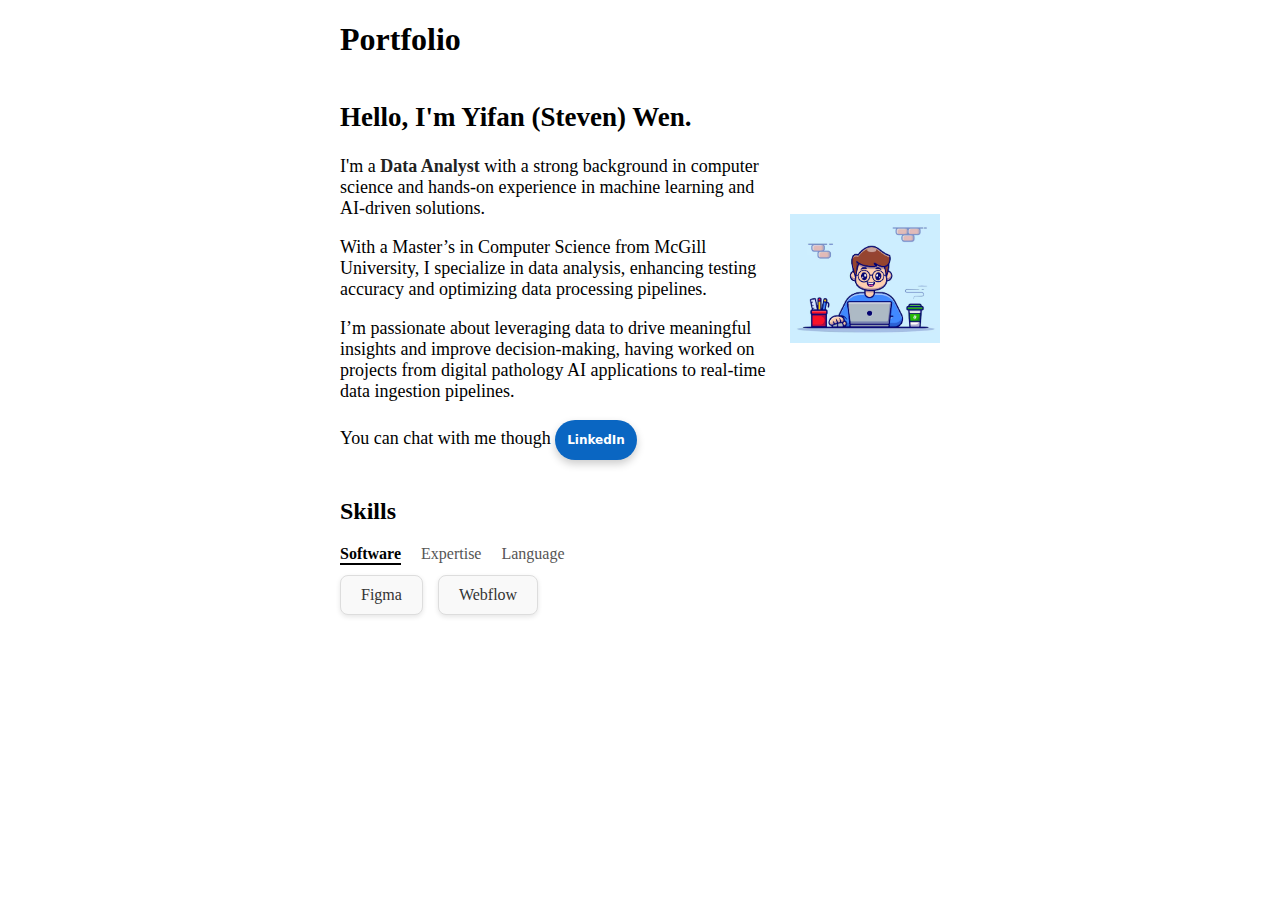
==== MAIN.html @ 1564c57a "HTML + css + js Init" ====
<!DOCTYPE html>
<html lang="en">
<head>
  <meta charset="UTF-8">
  <meta name="viewport" content="width=device-width, initial-scale=1.0">
  <title>Portfolio</title>
  <link rel="stylesheet" href="style.css">
</head>
<body>
<header class="header">
    <h1>Portfolio</h1>
    <div class="intro">    
        <div class="intro_text">
          <h2>Hello, I'm Yifan (Steven) Wen.</h2>
          <p>I'm a <span class="highlight">Data Analyst</span> with a strong background in computer science and hands-on experience in machine learning and AI-driven solutions.</p>
          <p>With a Master’s in Computer Science from McGill University, I specialize in data analysis, enhancing testing accuracy and optimizing data processing pipelines.</p>
          <p>I’m passionate about leveraging data to drive meaningful insights and improve decision-making, having worked on projects from digital pathology AI applications to real-time data ingestion pipelines.</p>
          <p>You can chat with me though  
            <a href="https://www.linkedin.com/in/yifan-wen-94090a169/" target="_blank" class="chat-button">
            LinkedIn
            </a> 
            </p>      
        </div>
        <img src="testpic.png" alt="Person with laptop" class="person_pic">

    </div>
      
  
    <!-- Skills Section -->
    <section class="skills">
        <h2>Skills</h2>
        <div class="skills-categories">
          <span class="category active" data-category="software">Software</span>
          <span class="category" data-category="expertise">Expertise</span>
          <span class="category" data-category="language">Language</span>
        </div>
      
        <div class="skills-grid">
          <div class="skill-box" data-category="software">
            </i> Figma
          </div>
          <div class="skill-box" data-category="software">
            </i> Webflow
          </div>
          <div class="skill-box" data-category="expertise" style="display: none;">
            <i class="icon">🔍</i> Data Analysis
          </div>
          <div class="skill-box" data-category="expertise" style="display: none;">
            <i class="icon">📈</i> Machine Learning
          </div>
          <div class="skill-box" data-category="expertise" style="display: none;">
            <i class="icon">🧩</i> Problem Solving
          </div>
          <div class="skill-box" data-category="language" style="display: none;">
            <i class="icon">🇬🇧</i> English
          </div>
          <div class="skill-box" data-category="language" style="display: none;">
            <i class="icon">🇨🇳</i> Chinese
          </div>
        </div>
      </section>
      <script src="functions.js"></script>
      
  </header>
</body>
</html>
---- style.css ----
body {
  display: flex;
  align-items: center;
  justify-content: center;
  margin: 0;
  padding: 0;
  box-sizing: border-box;
}

.intro {
  display: flex;
  align-items: center;
  gap: 20px;
  max-width: 600px; /* Limit the width for a centered layout */
  margin-top: 10px; /* Optional: adds space from the top of the page */
}

.intro_text {
  flex: 1; 
  font-size: 18px;
}

.person_pic {
  width: 150px; 
  height: auto;
}

.chat-button {
  padding: 10px 20px;
  background-color: #0073e6; /* Customize button color */
  color: #fff;
  font-size: 12px;
  font-weight: bold;
  text-decoration: none;
  border: none;
  border-radius: 25px; /* Rounded, chat-style look */
  cursor: pointer;
  box-shadow: 0 4px 8px rgba(0, 0, 0, 0.2); /* Optional shadow for effect */
  transition: background-color 0.3s ease;
}

/* CSS */
.chat-button  {
  align-items: center;
  background-color: #0A66C2;
  border: 0;
  border-radius: 100px;
  box-sizing: border-box;
  color: #ffffff;
  cursor: pointer;
  display: inline-flex;
  font-family: -apple-system, system-ui, system-ui, "Segoe UI", Roboto, "Helvetica Neue", "Fira Sans", Ubuntu, Oxygen, "Oxygen Sans", Cantarell, "Droid Sans", "Apple Color Emoji", "Segoe UI Emoji", "Segoe UI Symbol", "Lucida Grande", Helvetica, Arial, sans-serif;
  font-size: 12px;
  font-weight: 600;
  justify-content: center;
  line-height: 12px;
  max-width: 480px;
  min-height: 40px;
  min-width: 0px;
  overflow: hidden;
  padding: 0px;
  padding-left: 12px;
  padding-right: 12px;
  text-align: center;
  touch-action: manipulation;
  transition: background-color 0.167s cubic-bezier(0.4, 0, 0.2, 1) 0s, box-shadow 0.167s cubic-bezier(0.4, 0, 0.2, 1) 0s, color 0.167s cubic-bezier(0.4, 0, 0.2, 1) 0s;
  user-select: none;
  -webkit-user-select: none;
  vertical-align: middle;
}

.chat-button :hover,
.chat-button :focus { 
  background-color: #16437E;
  color: #ffffff;
}

.chat-button :active {
  background: #09223b;
  color: rgb(255, 255, 255, .7);
}

.chat-button :disabled { 
  cursor: not-allowed;
  background: rgba(0, 0, 0, .08);
  color: rgba(0, 0, 0, .3);
}

.highlight {
  font-weight: bold;
  color: #222;
}

/* Category tabs */
.skills-categories {
  display: flex;
  gap: 20px;
  font-size: 16px;
  margin-bottom: 10px;
}

.category {
  cursor: pointer;
  color: #555;
}

.category.active {
  font-weight: bold;
  color: #000;
  border-bottom: 2px solid #000;
}

/* Skills Grid */
.skills-grid {
  display: flex;
  flex-wrap: wrap;
  gap: 15px;
}

.skill-box {
  display: flex;
  align-items: center;
  gap: 10px;
  padding: 10px 20px;
  border: 1px solid #ddd;
  border-radius: 8px;
  background-color: #f9f9f9;
  box-shadow: 0 2px 5px rgba(0, 0, 0, 0.1);
  font-size: 16px;
  color: #333;
}

.skill-box .icon {
  font-size: 18px;
}
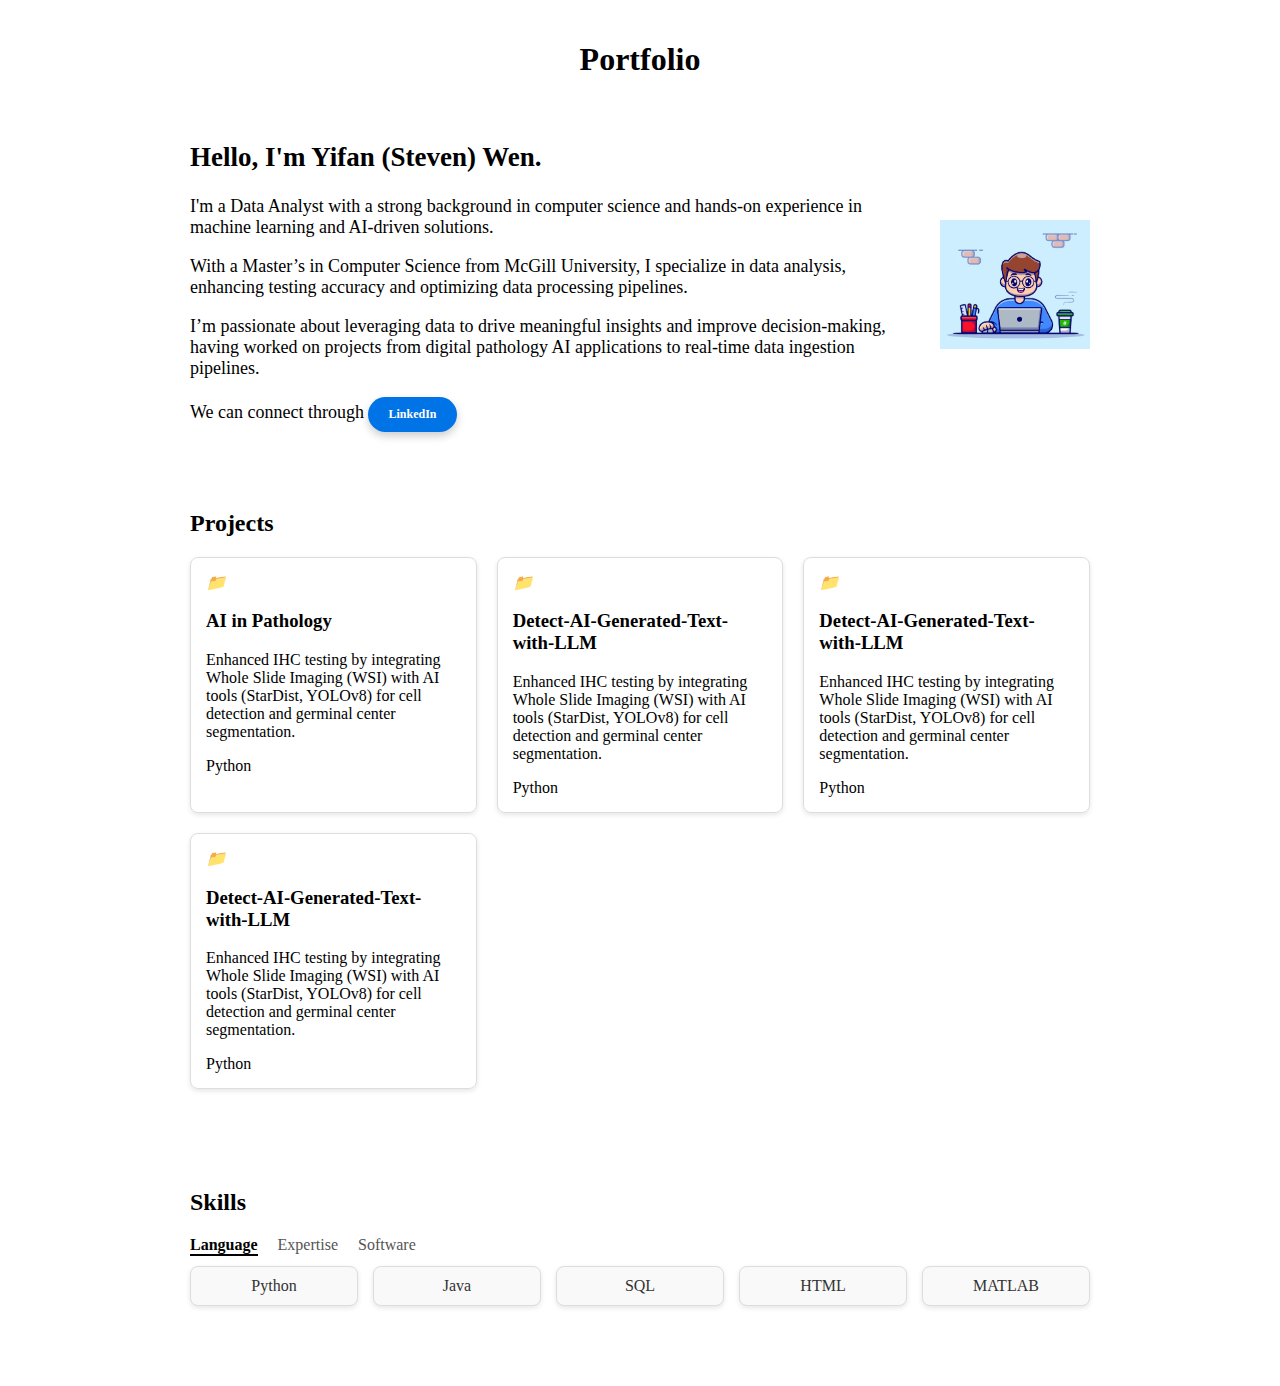
==== commit a71a41b1: "Basic temp" ====
--- a/MAIN.html
+++ b/MAIN.html
@@ -6,61 +6,129 @@
   <title>Portfolio</title>
   <link rel="stylesheet" href="style.css">
 </head>
+
 <body>
-<header class="header">
+  <!-- Header Section -->
+  <header class="header">
     <h1>Portfolio</h1>
-    <div class="intro">    
-        <div class="intro_text">
-          <h2>Hello, I'm Yifan (Steven) Wen.</h2>
-          <p>I'm a <span class="highlight">Data Analyst</span> with a strong background in computer science and hands-on experience in machine learning and AI-driven solutions.</p>
-          <p>With a Master’s in Computer Science from McGill University, I specialize in data analysis, enhancing testing accuracy and optimizing data processing pipelines.</p>
-          <p>I’m passionate about leveraging data to drive meaningful insights and improve decision-making, having worked on projects from digital pathology AI applications to real-time data ingestion pipelines.</p>
-          <p>You can chat with me though  
-            <a href="https://www.linkedin.com/in/yifan-wen-94090a169/" target="_blank" class="chat-button">
-            LinkedIn
-            </a> 
-            </p>      
-        </div>
-        <img src="testpic.png" alt="Person with laptop" class="person_pic">
+  </header>
 
+  <!-- Intro Section -->
+  <section class="intro">    
+    <div class="intro_text">
+      <h2>Hello, I'm Yifan (Steven) Wen.</h2>
+      <p>I'm a <span class="highlight">Data Analyst</span> with a strong background in computer science and hands-on experience in machine learning and AI-driven solutions.</p>
+      <p>With a Master’s in Computer Science from McGill University, I specialize in data analysis, enhancing testing accuracy and optimizing data processing pipelines.</p>
+      <p>I’m passionate about leveraging data to drive meaningful insights and improve decision-making, having worked on projects from digital pathology AI applications to real-time data ingestion pipelines.</p>
+      <p>We can connect through  
+        <a href="https://www.linkedin.com/in/yifan-wen-94090a169/" target="_blank" class="chat-button">
+        LinkedIn
+        </a> 
+      </p>      
     </div>
+    <img src="testpic.png" alt="Person with laptop" class="person_pic">
+  </section>
+
+  <!-- Project Section -->
+  <section class="project">
+    <h2>Projects</h2>
+    <div class="project-container">
+      <!-- Project Cards -->
+      <div class="project-card" onclick="openPopup('popup1')">
+        <i class="project-icon">📁</i>
+        <h3>AI in Pathology</h3>
+        <p>Enhanced IHC testing by integrating Whole Slide Imaging (WSI) with AI tools (StarDist, YOLOv8) for cell detection and germinal center segmentation.</p>
+        <span class="project-tag">Python</span>
+      </div>
+
+      <div class="project-card" onclick="openPopup('popup2')">
+        <i class="project-icon">📁</i>
+        <h3>Detect-AI-Generated-Text-with-LLM</h3>
+        <p>Enhanced IHC testing by integrating Whole Slide Imaging (WSI) with AI tools (StarDist, YOLOv8) for cell detection and germinal center segmentation.</p>
+        <span class="project-tag">Python</span>
+      </div>
+
+      <div class="project-card" onclick="openPopup('popup2')">
+        <i class="project-icon">📁</i>
+        <h3>Detect-AI-Generated-Text-with-LLM</h3>
+        <p>Enhanced IHC testing by integrating Whole Slide Imaging (WSI) with AI tools (StarDist, YOLOv8) for cell detection and germinal center segmentation.</p>
+        <span class="project-tag">Python</span>
+      </div>
+
+      <div class="project-card" onclick="openPopup('popup2')">
+        <i class="project-icon">📁</i>
+        <h3>Detect-AI-Generated-Text-with-LLM</h3>
+        <p>Enhanced IHC testing by integrating Whole Slide Imaging (WSI) with AI tools (StarDist, YOLOv8) for cell detection and germinal center segmentation.</p>
+        <span class="project-tag">Python</span>
+      </div>
       
-  
-    <!-- Skills Section -->
-    <section class="skills">
-        <h2>Skills</h2>
-        <div class="skills-categories">
-          <span class="category active" data-category="software">Software</span>
-          <span class="category" data-category="expertise">Expertise</span>
-          <span class="category" data-category="language">Language</span>
-        </div>
-      
-        <div class="skills-grid">
-          <div class="skill-box" data-category="software">
-            </i> Figma
-          </div>
-          <div class="skill-box" data-category="software">
-            </i> Webflow
-          </div>
-          <div class="skill-box" data-category="expertise" style="display: none;">
-            <i class="icon">🔍</i> Data Analysis
-          </div>
-          <div class="skill-box" data-category="expertise" style="display: none;">
-            <i class="icon">📈</i> Machine Learning
-          </div>
-          <div class="skill-box" data-category="expertise" style="display: none;">
-            <i class="icon">🧩</i> Problem Solving
-          </div>
-          <div class="skill-box" data-category="language" style="display: none;">
-            <i class="icon">🇬🇧</i> English
-          </div>
-          <div class="skill-box" data-category="language" style="display: none;">
-            <i class="icon">🇨🇳</i> Chinese
-          </div>
-        </div>
-      </section>
-      <script src="functions.js"></script>
-      
-  </header>
+    </div>
+
+    <!-- Popup Modals -->
+    <div id="popup1" class="popup-modal">
+      <div class="popup-content">
+        <span class="close" onclick="closePopup('popup1')">&times;</span>
+        <h3>AI in Pathology</h3>
+        <img src="IHC_img.png" alt="Pathology" class="IHC_pic">
+        <p>Results showed significant improvements in reproducibility and reliability, setting new benchmarks for IHC quality. Future work will expand these AI models for broader IHC markers and validation across institutions. For more <a href="https://docs.google.com/document/d/1x2lm20ZjMMtAb--pVggpJhscvjDhRAloaSd2iszGDXI/edit?usp=sharing" target="_blank">info</a>.</p>
+      </div>
+    </div>
+
+    <div id="popup2" class="popup-modal">
+      <div class="popup-content">
+        <span class="close" onclick="closePopup('popup2')">&times;</span>
+        <h3>Detect-AI-Generated-Text-with-LLM</h3>
+        <img src="IHC_img.png" alt="Pathology" class="IHC_pic">
+        <p>Details about the project...</p>
+      </div>
+    </div>
+  </section>
+
+  <!-- Skills Section -->
+  <section class="skills">
+    <h2>Skills</h2>
+    <div class="skills-categories">
+      <span class="category active" data-category="language">Language</span>
+      <span class="category" data-category="expertise">Expertise</span>
+      <span class="category" data-category="software">Software</span>
+    </div>
+
+    <div class="skills-grid">
+      <!-- Skill Boxes -->
+      <div class="skill-box" data-category="software" style="display: none;">
+        Figma
+      </div>
+      <div class="skill-box" data-category="software" style="display: none;">
+        Webflow
+      </div>
+      <div class="skill-box" data-category="language">
+        Python
+      </div>
+      <div class="skill-box" data-category="language">
+        Java
+      </div>
+      <div class="skill-box" data-category="language">
+        SQL
+      </div>
+      <div class="skill-box" data-category="language">
+        HTML
+      </div>
+      <div class="skill-box" data-category="language">
+        MATLAB
+      </div>
+      <div class="skill-box" data-category="expertise" style="display: none;">
+        <i class="icon">🔍</i> Data Analysis
+      </div>
+      <div class="skill-box" data-category="expertise" style="display: none;">
+        <i class="icon">📈</i> Machine Learning
+      </div>
+      <div class="skill-box" data-category="expertise" style="display: none;">
+        <i class="icon">🧩</i> Problem Solving
+      </div>
+    </div>
+  </section>
+
+  <!-- JavaScript -->
+  <script src="functions.js"></script>
 </body>
-</html>+</html>
--- a/style.css
+++ b/style.css
@@ -1,18 +1,29 @@
+/* General body styling */
 body {
   display: flex;
-  align-items: center;
-  justify-content: center;
+  flex-direction: column; /* Stack sections vertically */
+  align-items: center; /* Center sections horizontally */
   margin: 0;
-  padding: 0;
+  padding: 20px;
   box-sizing: border-box;
 }
 
+/* Section Container Styling */
+section {
+  width: 100%;
+  max-width: 1200px; /* Limit width for better readability */
+  margin-bottom: 40px; /* Space between sections */
+}
+
+/* Intro Section */
 .intro {
   display: flex;
   align-items: center;
   gap: 20px;
-  max-width: 600px; /* Limit the width for a centered layout */
-  margin-top: 10px; /* Optional: adds space from the top of the page */
+  max-width: 900px; /* Limit the width for a centered layout */
+  margin: 0 auto; /* Center within the page */
+  padding: 20px;
+  text-align: left;
 }
 
 .intro_text {
@@ -22,76 +33,112 @@
 
 .person_pic {
   width: 150px; 
-  height: auto;
+  height: auto;          
 }
 
+/* Chat Button */
 .chat-button {
   padding: 10px 20px;
-  background-color: #0073e6; /* Customize button color */
+  background-color: #0073e6;
   color: #fff;
   font-size: 12px;
   font-weight: bold;
   text-decoration: none;
   border: none;
-  border-radius: 25px; /* Rounded, chat-style look */
+  border-radius: 25px;
   cursor: pointer;
-  box-shadow: 0 4px 8px rgba(0, 0, 0, 0.2); /* Optional shadow for effect */
+  box-shadow: 0 4px 8px rgba(0, 0, 0, 0.2);
   transition: background-color 0.3s ease;
+  display: inline-flex;
+  align-items: center;
+  justify-content: center;
 }
 
-/* CSS */
-.chat-button  {
-  align-items: center;
-  background-color: #0A66C2;
-  border: 0;
-  border-radius: 100px;
-  box-sizing: border-box;
-  color: #ffffff;
-  cursor: pointer;
-  display: inline-flex;
-  font-family: -apple-system, system-ui, system-ui, "Segoe UI", Roboto, "Helvetica Neue", "Fira Sans", Ubuntu, Oxygen, "Oxygen Sans", Cantarell, "Droid Sans", "Apple Color Emoji", "Segoe UI Emoji", "Segoe UI Symbol", "Lucida Grande", Helvetica, Arial, sans-serif;
-  font-size: 12px;
-  font-weight: 600;
-  justify-content: center;
-  line-height: 12px;
-  max-width: 480px;
-  min-height: 40px;
-  min-width: 0px;
-  overflow: hidden;
-  padding: 0px;
-  padding-left: 12px;
-  padding-right: 12px;
-  text-align: center;
-  touch-action: manipulation;
-  transition: background-color 0.167s cubic-bezier(0.4, 0, 0.2, 1) 0s, box-shadow 0.167s cubic-bezier(0.4, 0, 0.2, 1) 0s, color 0.167s cubic-bezier(0.4, 0, 0.2, 1) 0s;
-  user-select: none;
-  -webkit-user-select: none;
-  vertical-align: middle;
+/* Project Section */
+.project {
+  max-width: 900px;
+  padding: 20px;
 }
 
-.chat-button :hover,
-.chat-button :focus { 
-  background-color: #16437E;
-  color: #ffffff;
+.project h2 {
+  font-size: 24px;
+  margin-bottom: 20px;
 }
 
-.chat-button :active {
-  background: #09223b;
-  color: rgb(255, 255, 255, .7);
+.project-container {
+  display: grid;
+  grid-template-columns: repeat(auto-fit, minmax(250px, 1fr)); /* Responsive layout */
+  gap: 20px;
 }
 
-.chat-button :disabled { 
-  cursor: not-allowed;
-  background: rgba(0, 0, 0, .08);
-  color: rgba(0, 0, 0, .3);
+/* Project Card */
+.project-card {
+  position: relative;
+  border: 1px solid #ddd;
+  border-radius: 8px;
+  padding: 15px;
+  box-shadow: 0 2px 5px rgba(0, 0, 0, 0.1);
+  cursor: pointer;
+  transition: transform 0.2s ease;
 }
 
-.highlight {
-  font-weight: bold;
-  color: #222;
+.project-card:hover {
+  transform: scale(1.05);
 }
 
-/* Category tabs */
+/* Popup Modal */
+.popup-modal {
+  display: none;
+  position: fixed;
+  top: 0;
+  left: 0;
+  width: 100%;
+  height: 100%;
+  background-color: rgba(0, 0, 0, 0.5);
+  justify-content: center;
+  align-items: center;
+  z-index: 999;
+}
+
+.popup-content {
+  background-color: #fff;
+  padding: 30px 20px;
+  border-radius: 8px;
+  width: 80%;
+  max-width: 500px;
+  box-shadow: 0 5px 10px rgba(0, 0, 0, 0.3);
+  text-align: center;
+  position: relative;
+}
+.popup-content img {
+  width: 100%;
+  max-width: 300px; 
+  height: auto; 
+  margin-top: 10px;
+  border-radius: 8px; 
+}
+
+.popup-content .close {
+  position: absolute;
+  top: 15px;
+  right: 20px;
+  font-size: 24px;
+  color: #666;
+  cursor: pointer;
+  font-weight: bold;
+}
+
+/* Skills Section */
+.skills {
+  max-width: 900px;
+  padding: 20px;
+}
+
+.skills h2 {
+  font-size: 24px;
+  margin-bottom: 20px;
+}
+
 .skills-categories {
   display: flex;
   gap: 20px;
@@ -110,17 +157,13 @@
   border-bottom: 2px solid #000;
 }
 
-/* Skills Grid */
 .skills-grid {
-  display: flex;
-  flex-wrap: wrap;
+  display: grid;
   gap: 15px;
+  grid-template-columns: repeat(auto-fit, minmax(120px, 1fr)); /* Adjusted for responsiveness */
 }
 
 .skill-box {
-  display: flex;
-  align-items: center;
-  gap: 10px;
   padding: 10px 20px;
   border: 1px solid #ddd;
   border-radius: 8px;
@@ -128,8 +171,6 @@
   box-shadow: 0 2px 5px rgba(0, 0, 0, 0.1);
   font-size: 16px;
   color: #333;
+  text-align: center;
 }
 
-.skill-box .icon {
-  font-size: 18px;
-}
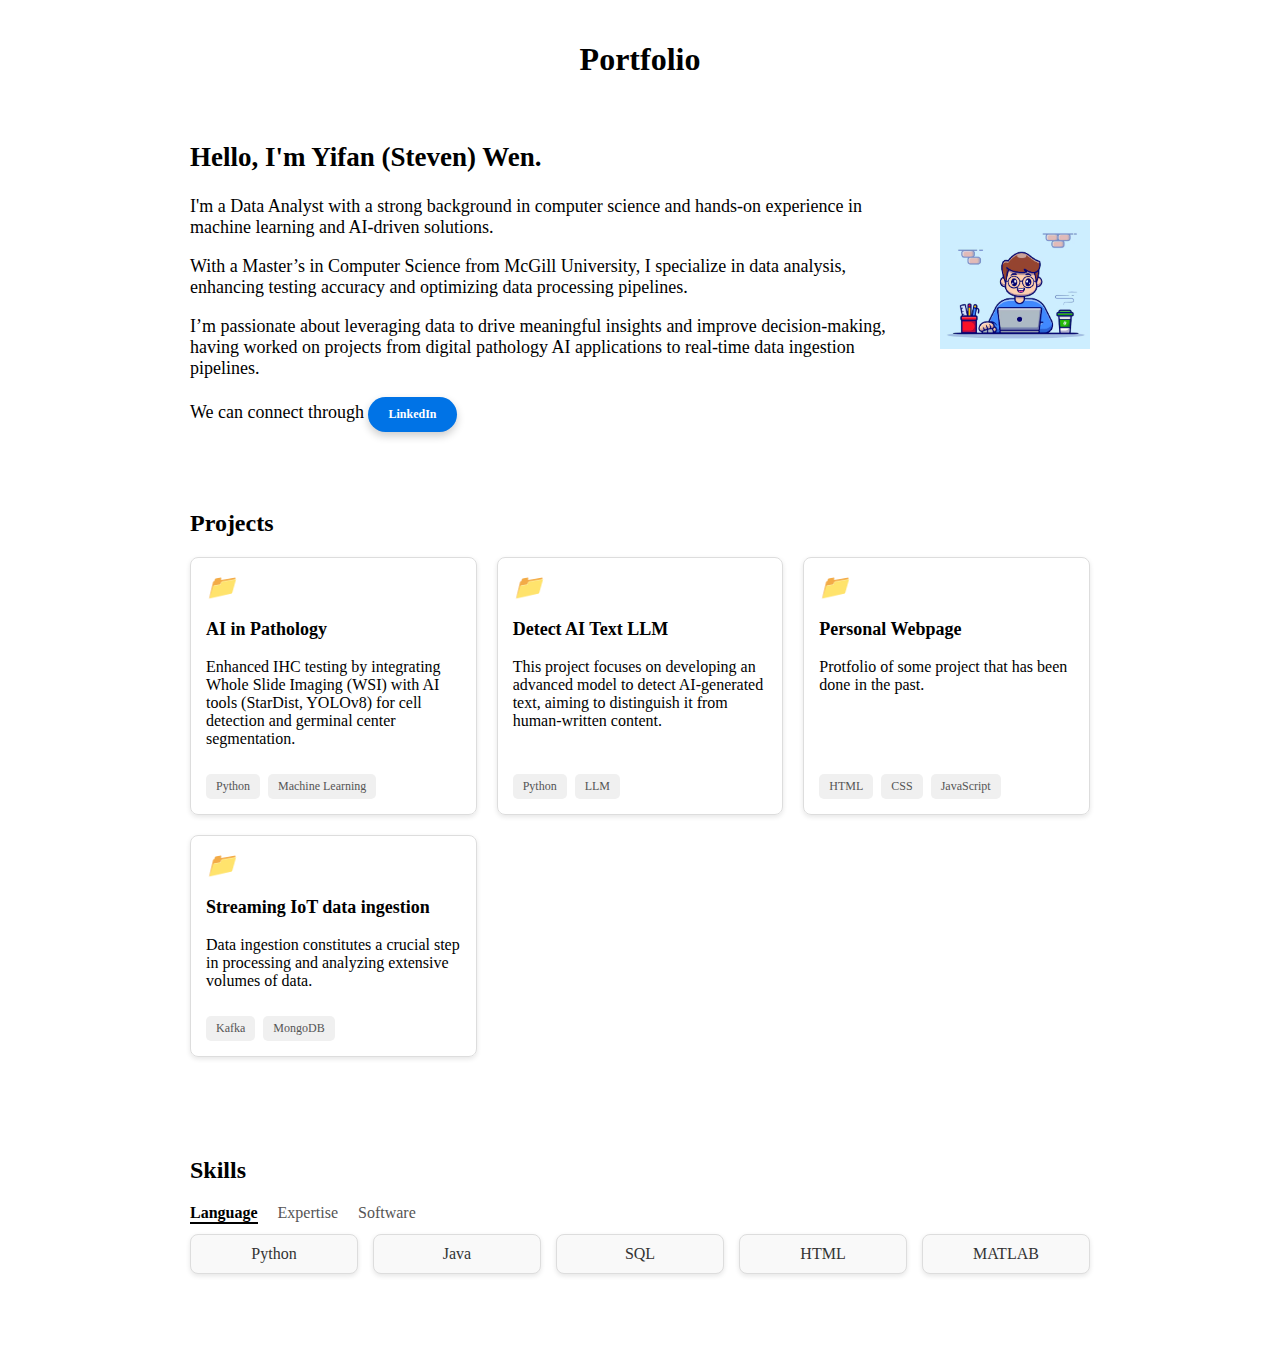
==== commit a4f333be: "Project Update" ====
--- a/MAIN.html
+++ b/MAIN.html
@@ -26,7 +26,7 @@
         </a> 
       </p>      
     </div>
-    <img src="testpic.png" alt="Person with laptop" class="person_pic">
+    <img src="PIC/testpic.png" alt="Person with laptop" class="person_pic">
   </section>
 
   <!-- Project Section -->
@@ -38,28 +38,44 @@
         <i class="project-icon">📁</i>
         <h3>AI in Pathology</h3>
         <p>Enhanced IHC testing by integrating Whole Slide Imaging (WSI) with AI tools (StarDist, YOLOv8) for cell detection and germinal center segmentation.</p>
-        <span class="project-tag">Python</span>
+        <div class="project-tags">
+            <span class="project-tag">Python</span>
+            <span class="project-tag">Machine Learning</span>
+        </div>
+        
       </div>
 
       <div class="project-card" onclick="openPopup('popup2')">
         <i class="project-icon">📁</i>
-        <h3>Detect-AI-Generated-Text-with-LLM</h3>
-        <p>Enhanced IHC testing by integrating Whole Slide Imaging (WSI) with AI tools (StarDist, YOLOv8) for cell detection and germinal center segmentation.</p>
-        <span class="project-tag">Python</span>
+        <h3>Detect AI Text LLM</h3>
+        <p>This project focuses on developing an advanced model to detect AI-generated text, aiming to distinguish it from human-written content.</p>
+        <div class="project-tags">
+            <span class="project-tag">Python</span>
+            <span class="project-tag">LLM</span>
+        </div>
+        
       </div>
 
-      <div class="project-card" onclick="openPopup('popup2')">
+      <div class="project-card" onclick="openPopup('popup3')">
         <i class="project-icon">📁</i>
-        <h3>Detect-AI-Generated-Text-with-LLM</h3>
-        <p>Enhanced IHC testing by integrating Whole Slide Imaging (WSI) with AI tools (StarDist, YOLOv8) for cell detection and germinal center segmentation.</p>
-        <span class="project-tag">Python</span>
+        <h3>Personal Webpage</h3>
+        <p>Protfolio of some project that has been done in the past.</p>
+        <div class="project-tags">
+            <span class="project-tag">HTML</span>
+            <span class="project-tag">CSS</span>
+            <span class="project-tag">JavaScript</span>
+        </div>
       </div>
 
-      <div class="project-card" onclick="openPopup('popup2')">
+      <div class="project-card" onclick="openPopup('popup4')">
         <i class="project-icon">📁</i>
-        <h3>Detect-AI-Generated-Text-with-LLM</h3>
-        <p>Enhanced IHC testing by integrating Whole Slide Imaging (WSI) with AI tools (StarDist, YOLOv8) for cell detection and germinal center segmentation.</p>
-        <span class="project-tag">Python</span>
+        <h3>Streaming IoT data ingestion</h3>
+        <p>Data ingestion constitutes a crucial step in processing
+            and analyzing extensive volumes of data. </p>
+        <div class="project-tags">
+            <span class="project-tag">Kafka</span>
+            <span class="project-tag">MongoDB</span>
+        </div>
       </div>
       
     </div>
@@ -69,7 +85,7 @@
       <div class="popup-content">
         <span class="close" onclick="closePopup('popup1')">&times;</span>
         <h3>AI in Pathology</h3>
-        <img src="IHC_img.png" alt="Pathology" class="IHC_pic">
+        <img src="PIC/IHC_img.png" alt="Pathology" class="IHC_pic">
         <p>Results showed significant improvements in reproducibility and reliability, setting new benchmarks for IHC quality. Future work will expand these AI models for broader IHC markers and validation across institutions. For more <a href="https://docs.google.com/document/d/1x2lm20ZjMMtAb--pVggpJhscvjDhRAloaSd2iszGDXI/edit?usp=sharing" target="_blank">info</a>.</p>
       </div>
     </div>
@@ -77,11 +93,57 @@
     <div id="popup2" class="popup-modal">
       <div class="popup-content">
         <span class="close" onclick="closePopup('popup2')">&times;</span>
-        <h3>Detect-AI-Generated-Text-with-LLM</h3>
-        <img src="IHC_img.png" alt="Pathology" class="IHC_pic">
-        <p>Details about the project...</p>
+        <h3>Detect AI Text LLM</h3>
+        <p>By building upon SeqXGPT, the model integrates RoBERTa and additional layers for enhanced feature extraction and contextual analysis. This approach achieved a high detection accuracy of 99.1%,</p>
+        <p>More detail on this project: 
+            <a href="Project/Detect-AI-Generated-Text-with-LLM.pdf" target="_blank">
+                Report
+            </a>
+            and Git
+            <a href="https://github.com/Stevenn2333/Detect-AI-Generated-Text-with-LLM" target="_blank">
+                <img src="PIC/Git.png" alt="Github" class="inline-image">
+            </a>
+        </p>
       </div>
     </div>
+
+    <div id="popup3" class="popup-modal">
+        <div class="popup-content">
+          <span class="close" onclick="closePopup('popup3')">&times;</span>
+          <h3>You’re Already Here!</h3>
+          <img src="PIC/Per_Webpage.png" alt="Pathology" class="web_pic">
+          <p>Explore, click around, and get a feel for my works!</p>
+          <p>Source code: 
+            <a href="https://github.com/Stevenn2333/PersonalWeb" target="_blank">
+            <img src="PIC/Git.png" alt="Github" class="inline-image">
+        </a></p>
+        </div>
+    </div>
+
+    <div id="popup4" class="popup-modal">
+        <div class="popup-content">
+          <span class="close" onclick="closePopup('popup4')">&times;</span>
+          <h3>Big data pipeline</h3>
+            <p> Employed Apache NiFi and Apache Kafka to devise a data ingestion pipeline, transferring data
+            from its origin to a designated output destination like a database or
+            data lake, and a data management system using lakeFS.
+            </p>
+            <p>More detail on this project: 
+                <a href="Project/Real-Time Ingestion of Big Data and Machine Learning.pdf" target="_blank">
+                    Report
+                </a>
+                and 
+                <a href="Project/QSC-Research-Poster.pdf" target="_blank">
+                    Poster
+                </a>
+            </p>
+        </div>
+    </div>
+
+
+
+
+
   </section>
 
   <!-- Skills Section -->
--- a/style.css
+++ b/style.css
@@ -77,14 +77,47 @@
   border: 1px solid #ddd;
   border-radius: 8px;
   padding: 15px;
+  padding-bottom: 50px; /* Leaves space at the bottom for tags */
   box-shadow: 0 2px 5px rgba(0, 0, 0, 0.1);
-  cursor: pointer;
   transition: transform 0.2s ease;
-}
-
+  cursor: pointer;
+  display: flex;
+  cursor: pointer;  
+  flex-direction: column;
+}
+.project-card h3 {
+  margin-bottom: 2px; /* Reduces space below the header */
+  font-size: 18px; /* Adjust font size as needed */
+  font-weight: bold;
+}
 .project-card:hover {
   transform: scale(1.05);
 }
+
+.project-icon {
+  font-size: 24px;
+  margin-right: 8px;
+}
+
+
+/* Tags Container Positioned at the Bottom */
+.project-tags {
+  position: absolute;
+  bottom: 15px;
+  left: 15px;
+  display: flex;
+  gap: 8px;
+}
+
+/* Individual Tag Styling */
+.project-tag {
+  background-color: #f0f0f0;
+  padding: 5px 10px;
+  font-size: 12px;
+  color: #555;
+  border-radius: 5px;
+}
+
 
 /* Popup Modal */
 .popup-modal {
@@ -118,6 +151,13 @@
   border-radius: 8px; 
 }
 
+.popup-content img.inline-image {
+  width: 2em; 
+  height: auto; 
+  vertical-align: middle; 
+  margin: 0 5px; 
+  border: none;
+}
 .popup-content .close {
   position: absolute;
   top: 15px;
